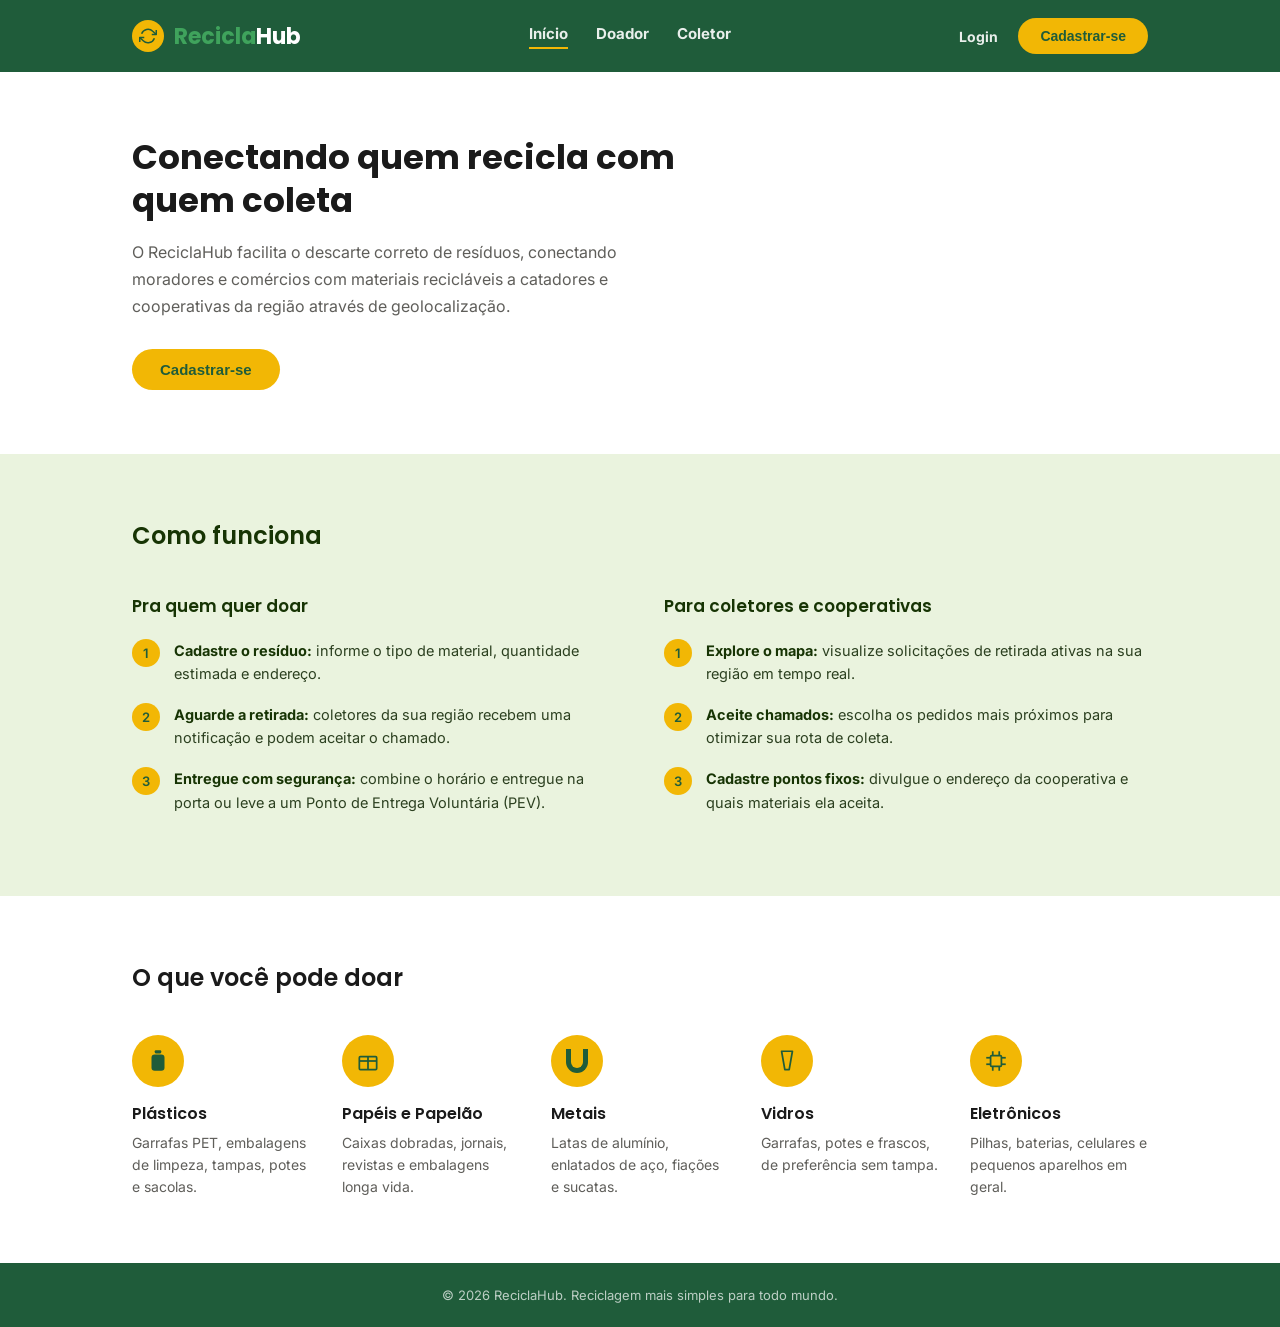
==== frontend/index.html @ 18bb1f2c "feat: adicionar estrutura HTML e CSS" ====
<!DOCTYPE html>
<html lang="pt-BR">
<head>
    <meta charset="UTF-8">
    <meta name="viewport" content="width=device-width, initial-scale=1.0">
    <title>ReciclaHub</title>
    <link rel="preconnect" href="https://fonts.googleapis.com">
    <link rel="preconnect" href="https://fonts.gstatic.com" crossorigin>
    <link href="https://fonts.googleapis.com/css2?family=Poppins:wght@500;600;700&family=Inter:wght@400;500;600&display=swap" rel="stylesheet">
    <link rel="stylesheet" href="styles/style.css">
</head>

<body>
    <header>
        <div class="wrap">
            <a class="logo">
                <span class="logo-icon">
                    <svg viewBox="0 0 24 24" fill="none" stroke="currentColor" stroke-width="2" stroke-linejoin="round" stroke-line="round">
                        <polyline points="23 4 23 10 17 10"></polyline>
                        <polyline points="1 20 1 14 7 14"></polyline>
                        <path d="M3.51 9a9 9 0 0 1 14.85-3.36L23 10M1 14l4.64 4.36A9 9 0 0 0 20.49 15"></path>
                    </svg>
                </span>
                <span><span class="recicla">Recicla</span>Hub</span>
            </a>

        <nav>
            <a class="active">Início</a>
            <a href="views/public/area-doador-public.html">Doador</a>
            <a href="views/public/area-coletor-public.html">Coletor</a>
        </nav>

        <div class="acoes">
            <a href="views/auth/login.html" class="login-link">Login</a>
            <button class="btn-cadastro">Cadastrar-se</button>
        </div>
        </div>
    </header>

    <section class="bg-branco hero">
        <div class="wrap">
            <h1>Conectando quem recicla com quem coleta</h1>
            <p>O ReciclaHub facilita o descarte correto de resíduos, conectando moradores e comércios com materiais recicláveis a catadores e cooperativas da região através de geolocalização.</p>
            <button class="btn-cadastro">Cadastrar-se</button>
        </div>
    </section>

    <section class="bg-verde-claro">
        <div class="wrap">
            <h2 class="titulo-secao">Como funciona</h2>
            <div class="colunas-funciona">

                <div class="coluna-funciona">
                    <h3>Pra quem quer doar</h3>
                    <div class="passo">
                        <div class="passo-num">1</div>
                        <p><strong>Cadastre o resíduo:</strong> informe o tipo de material, quantidade estimada e endereço.</p>
                    </div>
                    <div class="passo">
                        <div class="passo-num">2</div>
                        <p><strong>Aguarde a retirada:</strong> coletores da sua região recebem uma notificação e podem aceitar o chamado.</p>
                    </div>
                    <div class="passo">
                        <div class="passo-num">3</div>
                        <p><strong>Entregue com segurança:</strong> combine o horário e entregue na porta ou leve a um Ponto de Entrega Voluntária (PEV).</p>
                    </div>
                </div>

                <div class="coluna-funciona">
                    <h3>Para coletores e cooperativas</h3>
                    <div class="passo">
                        <div class="passo-num">1</div>
                        <p><strong>Explore o mapa:</strong> visualize solicitações de retirada ativas na sua região em tempo real.</p>
                    </div>
                    <div class="passo">
                        <div class="passo-num">2</div>
                        <p><strong>Aceite chamados:</strong> escolha os pedidos mais próximos para otimizar sua rota de coleta.</p>
                    </div>
                    <div class="passo">
                        <div class="passo-num">3</div>
                        <p><strong>Cadastre pontos fixos:</strong> divulgue o endereço da cooperativa e quais materiais ela aceita.</p>
                    </div>
                </div>

            </div>
        </div>
    </section>

    <section class="bg-branco">
        <div class="wrap">
            <h2 class="titulo-secao">O que você pode doar</h2>
            <div class="grid-materiais">

                <div class="material">
                    <div class="material-icone">
                        <svg viewBox="0 0 24 24" fill="currentColor">
                            <rect x="9" y="2" width="6" height="3" rx="1"/>
                            <rect x="6" y="6" width="12" height="15" rx="3"/>
                        </svg>
                    </div>
                    <h3>Plásticos</h3>
                    <p>Garrafas PET, embalagens de limpeza, tampas, potes e sacolas.</p>
                </div>

                <div class="material">
                    <div class="material-icone">
                        <svg viewBox="0 0 24 24" fill="none" stroke="currentColor" stroke-width="1.6">
                            <rect x="4" y="8" width="16" height="12" rx="1"/>
                            <line x1="4" y1="12" x2="20" y2="12"/>
                            <line x1="12" y1="8" x2="12" y2="20"/>
                        </svg>
                    </div>
                    <h3>Papéis e Papelão</h3>
                    <p>Caixas dobradas, jornais, revistas e embalagens longa vida.</p>
                </div>

                <div class="material">
                    <div class="material-icone">
                        <div class="metal"></div>
                    </div>
                    <h3>Metais</h3>
                    <p>Latas de alumínio, enlatados de aço, fiações e sucatas.</p>
                </div>

                <div class="material">
                    <div class="material-icone">
                        <svg svg viewBox="0 0 24 24" fill="none" stroke="currentColor" stroke-width="1.6" stroke-linejoin="round">
                            <path d="M7 3h10l-3 17h-4z"/>
                        </svg>
                    </div>
                    <h3>Vidros</h3>
                    <p>Garrafas, potes e frascos, de preferência sem tampa.</p>
                </div>

                <div class="material">
                    <div class="material-icone">
                        <svg viewBox="0 0 24 24" fill="none" stroke="currentColor" stroke-width="1.6">
                            <rect x="7" y="7" width="10" height="10" rx="1"/>
                            <line x1="9" y1="3" x2="9" y2="7"/>
                            <line x1="15" y1="3" x2="15" y2="7"/>
                            <line x1="9" y1="17" x2="9" y2="21"/>
                            <line x1="15" y1="17" x2="15" y2="21"/>
                            <line x1="3" y1="9" x2="7" y2="9"/>
                            <line x1="3" y1="15" x2="7" y2="15"/>
                            <line x1="17" y1="9" x2="21" y2="9"/>
                            <line x1="17" y1="15" x2="21" y2="15"/>
                        </svg>
                    </div>
                    <h3>Eletrônicos</h3>
                    <p>Pilhas, baterias, celulares e pequenos aparelhos em geral.</p>
                </div>

            </div>
        </div>
    </section>

    <footer>
        <p>© 2026 ReciclaHub. Reciclagem mais simples para todo mundo.</p>
    </footer>

</body>
</html>
---- frontend/styles/style.css ----
* {
    box-sizing: border-box;
  }
  
  body {
    margin: 0;
    font-family: 'Inter', sans-serif;
    color: #1A1A1A;
    background: #FFFFFF;
  }

  /* === HEADER === */
  h1, h2, h3, .logo {
    font-family: 'Poppins', sans-serif;
  }

  .wrap { 
    max-width: 1080px;
    margin:
    0 auto;
    padding: 0 32px; }

  header {
    background-color: #1F5C3A;
    padding: 18px 0;
  }

  header .wrap {
    display: flex;
    align-items: center;
    justify-content: space-between;
    flex-wrap: wrap;
    gap: 16px;
  }

  .logo {
    display: flex;
    align-items: center;
    gap: 10px;
    font-weight: 700;
    font-size: 22px;
    color: #FFFFFF;
    text-decoration: none;
    transition: transform 0.15s ease;
  }

  .logo:hover {
    transform: scale(1.05);
    cursor: pointer
  }

  .logo-icon {
    width: 32px;
    height: 32px;
    border-radius: 50%;
    background: #F2B705;
    display: flex;
    align-items: center;
    justify-content: center;
    flex-shrink: 0;
  }

  .logo-icon svg {
    width: 18px;
    height: 18px;
    color: #1F5C3A
  }

  .logo .recicla {
    color: #3FA35C;
  }

  nav {
    display: flex;
    gap: 28px;
  }

  nav a {
    color: rgba(255,255,255,0.9);
    text-decoration: none;
    font-size: 15px;
    font-weight: 700;
    padding-bottom: 4px;
    border-bottom: 2px solid transparent;
    transition: border-color 0.15s ease;
  }

  nav a.active, nav a:hover {
    border-color: #F2B705;
  }

  .acoes { 
    display: flex;
    align-items: center;
    gap: 20px;
  
  }

  .login-link {
    color: rgba(255,255,255,0.9);
    text-decoration: none;
    font-size: 14px;
    font-weight: 700;
    transition: transform 0.15s ease;
  }

  .login-link:hover {
    transform: scale(1.05);
    cursor: pointer
  }

  .btn-cadastro {
    background: #F2B705;
    color: #1F5C3A;
    border: none;
    font-weight: 600;
    font-size: 14px;
    padding: 10px 22px;
    border-radius: 999px;
    cursor: pointer;
    transition: transform 0.15s ease;
  }

  .btn-cadastro:hover {
    transform: scale(1.05);
    cursor: pointer
  }

  /* === SECTION === */
  section {
    padding: 64px 0;
  }

  .bg-branco {
    background: #FFFFFF;
  }

  .bg-verde-claro {
    background: #EAF3DE
  }
  
  .hero h1 {
    font-size: 34px;
    font-weight: 700;
    line-height: 1.25;
    margin: 0 0 18px;
    max-width: 620px;
  }

  .hero p {
    font-size: 16px;
    line-height: 1.7;
    color: #5F5E5A;
    max-width: 560px;
    margin: 0 0 28px;
  }

  .hero .btn-cadastro {
    padding: 12px 28px;
    font-size: 15px;
  }

  h2.titulo-secao {
    font-size: 24px;
    font-weight: 600;
    margin: 0 0 40px;
    color: #1A1A1A;
  }

  .bg-verde-claro h2.titulo-secao {
    color: #173404;
  }

  /* === SECTION. FUNCIONAMENTO === */
  .colunas-funciona {
    display: grid;
    grid-template-columns: 1fr 1fr;
    gap: 48px;
  }

  .coluna-funciona h3 {
    font-size: 17px;
    font-weight: 600;
    color: #173404;
    margin: 0 0 20px
  }

  .passo {
    display: flex;
    gap: 14px;
    margin-bottom: 18px;
  }
  
  .passo-num {
    width: 28px;
    height: 28px;
    border-radius: 50%;
    background: #F2B705;
    color: #1F5C3A;
    font-weight: 600;
    font-size: 13px;
    display: flex;
    align-items: center;
    justify-content: center;
    flex-shrink: 0;
  }

  .passo p {
    margin: 0;
    font-size:14.5px;
    line-height: 1.6;
    color: #2c4020;
  }
  
  .passo strong {
    color: #173404;
  }

  /* === SESSION. MATERIAIS === */
  .grid-materiais {
    display: grid;
    grid-template-columns: repeat(auto-fit, minmax(160px, 1fr));
    gap: 32px;
  }

  .material-icone {
    width: 52px;
    height: 52px;
    border-radius: 50%;
    background: #F2B705;
    display: flex;
    align-items: center;
    justify-content: center;
    margin-bottom: 14px;
  }

  .material-icone svg {
    width: 26px;
    height: 26px;
    color: #1F5C3A;
  }

  .material h3 {
    font-size: 16px;
    font-weight: 600;
    margin: 0 0 6px;
  }

  .material p {
    font-size: 14px;
    line-height: 1.6;
    color: #5F5E5A;
    margin: 0;
  }

  .metal {
    width: 22px;
    height: 24px;
    border: 5px solid #1F5C3A;
    border-top: none;
    border-radius: 0 0 11px 11px;
  }

  /* === SECTION. AUTH === */
  .login-section {
    padding: 64px 0 80px;
  }

  .login-wrap {
    max-width: 420px;
    margin: 0 auto;
    padding: 0 24px;
    text-align: center;
  }

  .login-wrap h1 {
    font-size: 28px;
    font-weight: 700;
    margin: 0 0 32px;
  }

  .login-card {
    background: #EAF3DE;
    border-radius: 14px;
    padding: 32px;
    text-align: left;
  }

  .campo {
    margin-bottom: 18px;
  }

  .campo label {
    display: block;
    font-size: 14px;
    font-weight: 500;
    color: #173404;
    margin-bottom: 6px;
  }

  .campo input {
    width: 100%;
    padding: 10px 14px;
    border: 1px solid #c3d9b8;
    border-radius: 8px;
    font-family: 'Inter', sans-serif;
    font-size: 14px;
    background: #FFFFFF;
  }

  .campo input:focus {
    outline: none;
    border-color: #3FA35C;
    box-shadow: 0 0 0 3px rgba(63,163,92,0.15);
  }

  .btn-full {
    width: 100%;
    margin-top: 6px;
  }

  .login-cadastro {
    margin-top: 20px;
    font-size: 14px;
    color: #5F5E5A;
  }

  .login-cadastro a {
    color: #3FA35C;
    font-weight: 600;
    text-decoration: none;
  }

  .login-cadastro a:hover {
    text-decoration: underline;
  }

  .largura-form {
    max-width: 640px;
  }

  /* === SECTION. CADASTRO === */
  .cadastro-section {
    padding: 64px 0 80px;
  }

  .cadastro-section h1 {
    font-size: 28px;
    font-weight: 700;
    margin: 0 0 32px;
  }

  .cadastro-form {
    max-width: 640px;
  }

  .grupo-campo {
    background: #EAF3DE;
    border-radius: 12px;
    padding: 24px 28px;
    margin-bottom: 24px;
  }
  
  .grupo-campo h2 {
    font-size: 15px;
    font-weight: 600;
    color: #173404;
    margin: 0 0 16px;
  }
  
  .grupo-campo .campo:last-child {
    margin-bottom: 0;
  }

  .nota-leve {
    font-weight: 400;
    color: #5F5E5A;
  }

 .texto-ajuda {
    font-size: 14px;
    color: #5F5E5A;
    margin: 0 0 16px;
  } 

 .rotulo-grupo {
    font-size: 14px;
    font-weight: 500;
    color: #173404;
    margin: 0 0 10px;
  }

  .checkbox-linha {
    display: flex;
    align-items: flex-start;
    gap: 10px;
    margin-bottom: 14px;
  }

  .checkbox-linha:last-child {
    margin-bottom: 0;
  }

  .checkbox-linha input[type="checkbox"] {
    margin-top: 3px;
    width: 16px;
    height: 16px;
    accent-color: #3FA35C;
    flex-shrink: 0;
  }

  .checkbox-linha label {
    font-size: 14px;
    color: #173404;
    line-height: 1.5;
  }

  .sub-texto {
    display: block;
    font-size: 12.5px;
    color: #5F5E5A;
    margin-top: 2px;
    font-weight: 400;
  }

  .campo select {
    width: 100%;
    padding: 10px 14px;
    border: 1px solid #c3d9b8;
    border-radius: 8px;
    font-family: 'Inter', sans-serif;
    font-size: 14px;
    background: #FFFFFF;
    color: #1A1A1A;
  }

  .campo select:focus {
    outline: none;
    border-color: #3FA35C;
    box-shadow: 0 0 0 3px rgba(63,163,92,0.15);
  }

  .materiais-checkbox {
    display: grid;
    grid-template-columns: repeat(auto-fit, minmax(140px, 1fr));
    gap: 8px 16px;
  }

  .condicional {
    display: none;
  }

  .condicional.ativo {
    display: block;
  }

  .grupo-campo .condicional.ativo {
    margin-top: 16px;
    padding-top: 16px;
    border-top: 1px solid #c3d9b8;
  }

  /* === SECTION. PERFIL */
  .btn-perfil {
    width: 40px;
    height: 40px;
    border-radius: 10px;
    background: rgba(255,255,255,0.12);
    border: none;
    display: flex;
    align-items: center;
    justify-content: center;
    cursor: pointer;
    transition: background 0.15s ease;
  }

  .btn-perfil:hover {
    background: rgba(255,255,255,0.22);
  }

  .btn-perfil svg {
    width: 22px;
    height: 22px;
    color: #FFFFFF;
  }

/* FOOTER */
  footer {
    background: #1F5C3A;
    padding: 24px 0;
    text-align: center;
  }

  footer p {
    margin: 0;
    font-size: 13px;
    color: rgba(255,255,255,0.7);
  }

  @media (max-width: 700px) {
    nav { 
      order: 3;
      width: 100%;
      justify-content: center;
    }

    .colunas-funciona {
      grid-template-columns: 1fr;
    }

    .hero h1 {
      font-size: 27px;
    }
  }
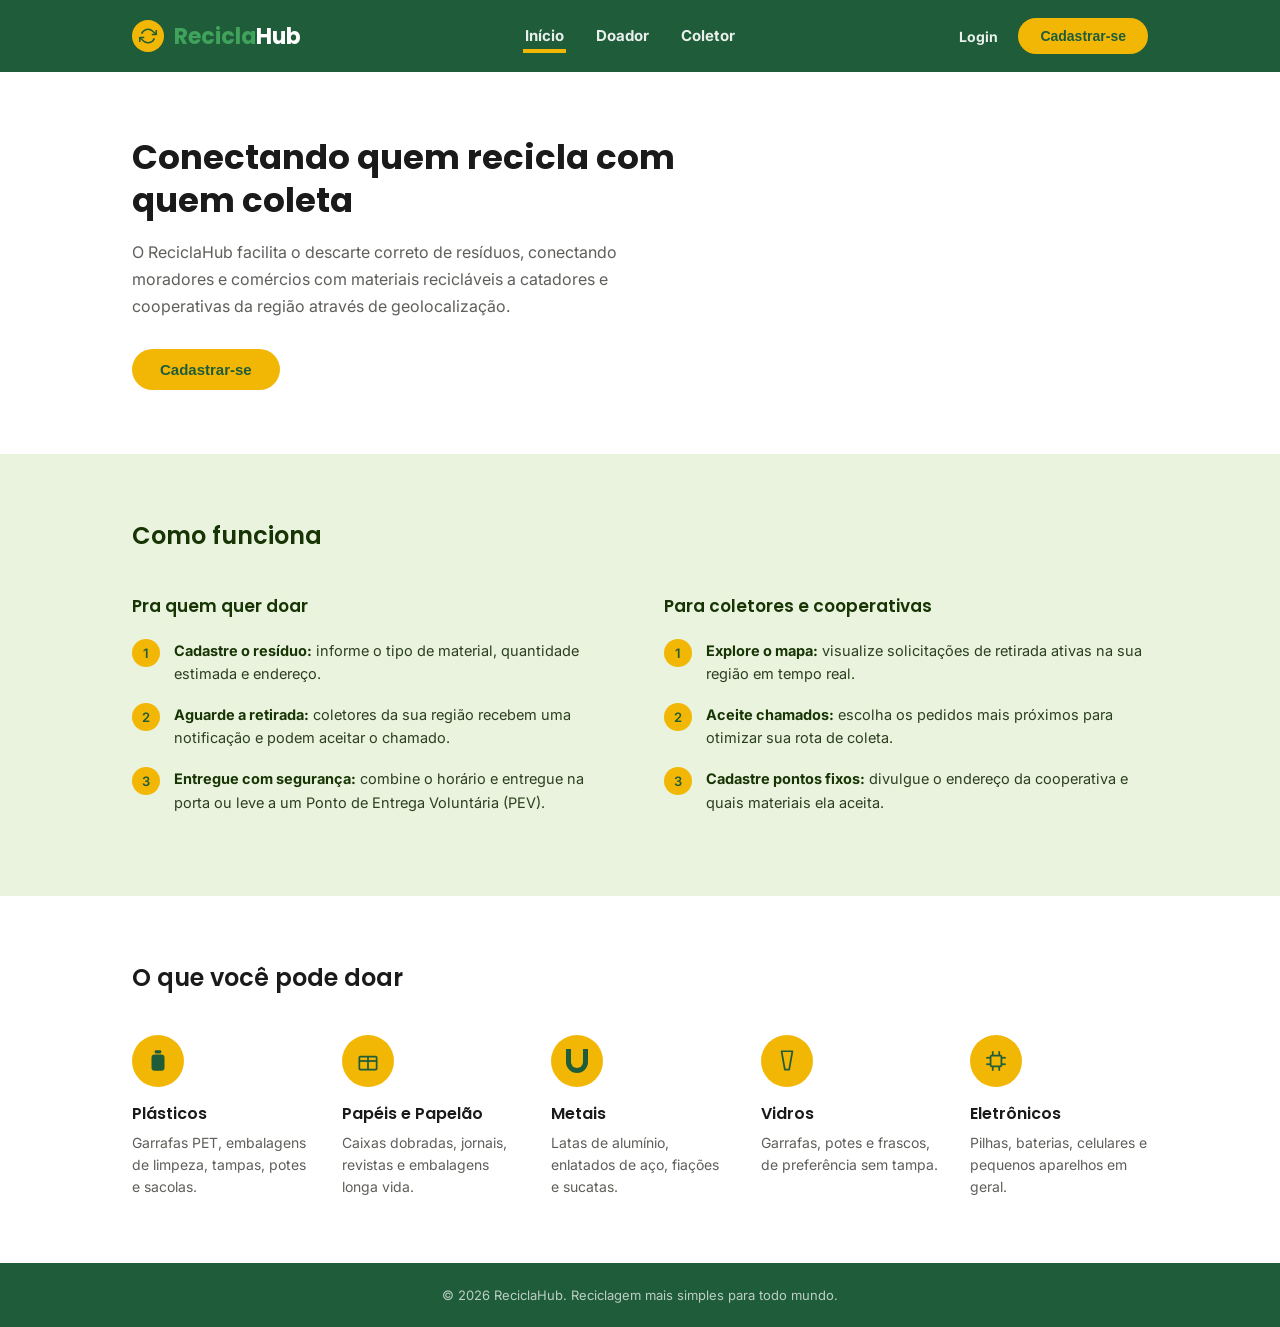
==== commit a398fb48: "feat: adicionando melhorias no JS" ====
--- a/frontend/index.html
+++ b/frontend/index.html
@@ -32,7 +32,7 @@
 
         <div class="acoes">
             <a href="views/auth/login.html" class="login-link">Login</a>
-            <button class="btn-cadastro">Cadastrar-se</button>
+            <button class="btn-cadastro" data-navegar="./views/auth/cadastro.html">Cadastrar-se</button>
         </div>
         </div>
     </header>
@@ -41,7 +41,7 @@
         <div class="wrap">
             <h1>Conectando quem recicla com quem coleta</h1>
             <p>O ReciclaHub facilita o descarte correto de resíduos, conectando moradores e comércios com materiais recicláveis a catadores e cooperativas da região através de geolocalização.</p>
-            <button class="btn-cadastro">Cadastrar-se</button>
+            <button class="btn-cadastro" data-navegar="./views/auth/cadastro.html">Cadastrar-se</button>
         </div>
     </section>
 
@@ -158,5 +158,7 @@
         <p>© 2026 ReciclaHub. Reciclagem mais simples para todo mundo.</p>
     </footer>
 
+    <script src="./scripts/common.js"></script>
+
 </body>
 </html>
--- a/frontend/styles/style.css
+++ b/frontend/styles/style.css
@@ -14,11 +14,11 @@
     font-family: 'Poppins', sans-serif;
   }
 
-  .wrap { 
+  .wrap {
     max-width: 1080px;
-    margin:
-    0 auto;
-    padding: 0 32px; }
+    margin: 0 auto;
+    padding: 0 32px; 
+}
 
   header {
     background-color: #1F5C3A;
@@ -78,10 +78,10 @@
   nav a {
     color: rgba(255,255,255,0.9);
     text-decoration: none;
-    font-size: 15px;
+    font-size: 15px; 
     font-weight: 700;
-    padding-bottom: 4px;
-    border-bottom: 2px solid transparent;
+    padding: 6px 2px 4px;
+    border-bottom: 4px solid transparent;
     transition: border-color 0.15s ease;
   }
 
@@ -113,7 +113,7 @@
     background: #F2B705;
     color: #1F5C3A;
     border: none;
-    font-weight: 600;
+    font-weight: 700;
     font-size: 14px;
     padding: 10px 22px;
     border-radius: 999px;
@@ -121,7 +121,7 @@
     transition: transform 0.15s ease;
   }
 
-  .btn-cadastro:hover {
+  .btn-cadastro:hover, .btn-cadastro:active {
     transform: scale(1.05);
     cursor: pointer
   }
@@ -304,7 +304,7 @@
     border: 1px solid #c3d9b8;
     border-radius: 8px;
     font-family: 'Inter', sans-serif;
-    font-size: 14px;
+    font-size: 16px;
     background: #FFFFFF;
   }
 
@@ -382,6 +382,16 @@
     color: #5F5E5A;
     margin: 0 0 16px;
   } 
+
+  .texto-ajuda a {
+    color: #3FA35C;
+    font-weight: 600;
+    text-decoration: none;
+  }
+
+  .texto-ajuda a:hover {
+    text-decoration: underline;
+  }
 
  .rotulo-grupo {
     font-size: 14px;
@@ -429,7 +439,7 @@
     border: 1px solid #c3d9b8;
     border-radius: 8px;
     font-family: 'Inter', sans-serif;
-    font-size: 14px;
+    font-size: 16px;
     background: #FFFFFF;
     color: #1A1A1A;
   }
@@ -440,6 +450,53 @@
     box-shadow: 0 0 0 3px rgba(63,163,92,0.15);
   }
 
+  .campo textarea {
+    width: 100%;
+    padding: 10px 14px;
+    border: 1px solid #c3d9b8;
+    border-radius: 8px;
+    font-family: 'Inter', sans-serif;
+    font-size: 16px;
+    background: #FFFFFF;
+    resize: vertical;
+    min-height: 80px;
+  }
+
+  .campo textarea:focus {
+    outline: none;
+    border-color: #3FA35C;
+    box-shadow: 0 0 0 3px rgba(63,163,92,0.15);
+  }
+
+  .campo input[type="file"] {
+    width: 100%;
+    font-family: 'Inter', sans-serif;
+    font-size: 14px;
+    color: #5F5E5A;
+  }
+
+  .campo input.campo-invalido, .campo select.campo-invalido { 
+    border-color: #B33A3A;
+  }
+
+  .campo input.campo-invalido:focus, .campo select.campo-invalido:focus {
+    border-color: #B33A3A;
+    box-shadow: 0 0 0 3px rgba(179,58,58,0.15);
+  }
+
+  mensagem-erro {
+    display: block;
+    color: #B33A3A;
+    font-size: 12.5px;
+    margin-top: 4px;
+  }
+
+  .mensagem-erro-grupo {
+    color: #B33A3A;
+    font-size: 12.5px;
+    margin-top: 10px;
+  }
+
   .materiais-checkbox {
     display: grid;
     grid-template-columns: repeat(auto-fit, minmax(140px, 1fr));
@@ -462,8 +519,8 @@
 
   /* === SECTION. PERFIL */
   .btn-perfil {
-    width: 40px;
-    height: 40px;
+    width: 44px;
+    height: 44px;
     border-radius: 10px;
     background: rgba(255,255,255,0.12);
     border: none;
@@ -474,7 +531,7 @@
     transition: background 0.15s ease;
   }
 
-  .btn-perfil:hover {
+  .btn-perfil:hover, .btn-perfil:active {
     background: rgba(255,255,255,0.22);
   }
 
@@ -482,6 +539,177 @@
     width: 22px;
     height: 22px;
     color: #FFFFFF;
+  }
+
+  /* === SECTION. DOADOR === */
+  .espaco-superior {
+    margin-top: 56px;
+  }
+
+  .mapa-placeholder {
+    height: 320px;
+    border-radius: 12px;
+    background: #EAF3DE;
+    border: 1px dashed #b7d1a3;
+    display: flex;
+    flex-direction: column;
+    align-items: center;
+    justify-content: center;
+    gap: 6px;
+    color: #4b7a52;
+    text-align: center;
+    padding: 0 24px;
+  }
+
+  .mapa-placeholder svg {
+    width: 40px;
+    height: 40px;
+  }
+
+  .mapa-placeholder p {
+    font-size: 14px;
+    margin: 0;
+    color: #2c4020;
+  }
+
+  .mapa-placeholder .aviso {
+    font-size: 12.5px;
+    color: #5F5E5A;
+  }
+
+  .status-badge {
+    display: inline-block;
+    padding: 4px 12px;
+    border-radius: 999px;
+    font-size: 12.5px;
+    font-weight: 600;
+    white-space: nowrap;
+  }
+
+  .status-pendente {
+    background: #FDF0C7;
+    color: #8a6d1a;
+  }
+
+  .status-andamento {
+    background: #C8E6D0;
+    color: #1F5C3A;
+  }
+
+  .status-aguardando {
+    background: #DCEAF7;
+    color: #2C5F8A;
+  }
+
+  .status-concluido {
+    background: #E7E7E7;
+    color: #5F5E5A;
+  }
+
+  .status-cancelado {
+    background: #FBE3E0;
+    color: #B33A3A;
+  }
+
+  .lista-solicitacoes {
+    display: flex;
+    flex-direction: column;
+  }
+
+  .solicitacao-item {
+    display: flex;
+    align-items: center;
+    justify-content: space-between;
+    gap: 16px;
+    padding: 16px 0;
+    border-bottom: 1px solid #c3d9b8;
+    flex-wrap: wrap;
+  }
+
+  .solicitacao-item:last-child {
+    border-bottom: none;
+    padding-bottom: 0;
+  }
+
+  .solicitacao-item:first-child {
+    padding-top: 0;
+  }
+
+  .solicitacao-info h3 {
+    font-size: 15px;
+    font-weight: 600;
+    color: #173404;
+    margin: 0 0 4px;
+  }
+
+  .solicitacao-info p {
+    font-size: 13px;
+    color: #5F5E5A;
+    margin: 0;
+  }
+
+  .solicitacao-acoes {
+    display: flex;
+    align-items: center;
+    gap: 12px;
+    flex-shrink: 0;
+  }
+
+  .btn-texto {
+    background: none;
+    border: none;
+    color: #B33A3A;
+    font-size: 13px;
+    font-weight: 600;
+    font-family: 'Inter', sans-serif;
+    cursor: pointer;
+    padding: 4px 2px;
+  }
+
+  .btn-texto:hover {
+    text-decoration: underline;
+  }
+
+  .btn-texto-negativo {
+    color: #B33A3A;
+  }
+
+  .btn-texto-positivo {
+    color: #3FA35C;
+  }
+
+  .btn-gorjeta {
+    background: #F2B705;
+    color: #1F5C3A;
+    border: none;
+    font-weight: 600;
+    font-size: 12.5px;
+    font-family: 'Inter', sans-serif;
+    padding: 6px 14px;
+    border-radius: 999px;
+    cursor: pointer;
+    transition: filter 0.15s ease;
+  }
+
+  .btn-gorjeta:hover {
+    filter: brightness(0.95);
+  }
+
+  .btn-aceitar {
+    background: #3FA35C;
+    color: #FFFFFF;
+    border: none;
+    font-weight: 600;
+    font-size: 12.5px;
+    font-family: 'Inter', sans-serif;
+    padding: 6px 14px;
+    border-radius: 999px;
+    cursor: pointer;
+    transition: filter 0.15s ease;
+  }
+
+  .btn-aceitar:hover {
+    filter: brightness(0.95);
   }
 
 /* FOOTER */
@@ -498,10 +726,46 @@
   }
 
   @media (max-width: 700px) {
+    .wrap {
+      padding: 0 20px;
+    }
+
     nav { 
       order: 3;
       width: 100%;
       justify-content: center;
+      gap: 22px;
+    }
+
+    .logo {
+      font-size: 18px;
+      gap: 8px;
+    }
+
+    .logo-icon {
+      width: 28px;
+      height: 28px;
+    }
+
+    .acoes {
+      gap: 12px;
+    }
+
+    header .btn-cadastro {
+      padding: 8px 16px;
+      font-size: 13px;
+    }
+
+    section {
+      padding: 40px 0;
+    }
+
+    .login-section, .cadastro-section {
+      padding: 40px 0 56px;
+    }
+
+    .grupo-campo {
+      padding: 20px;
     }
 
     .colunas-funciona {
